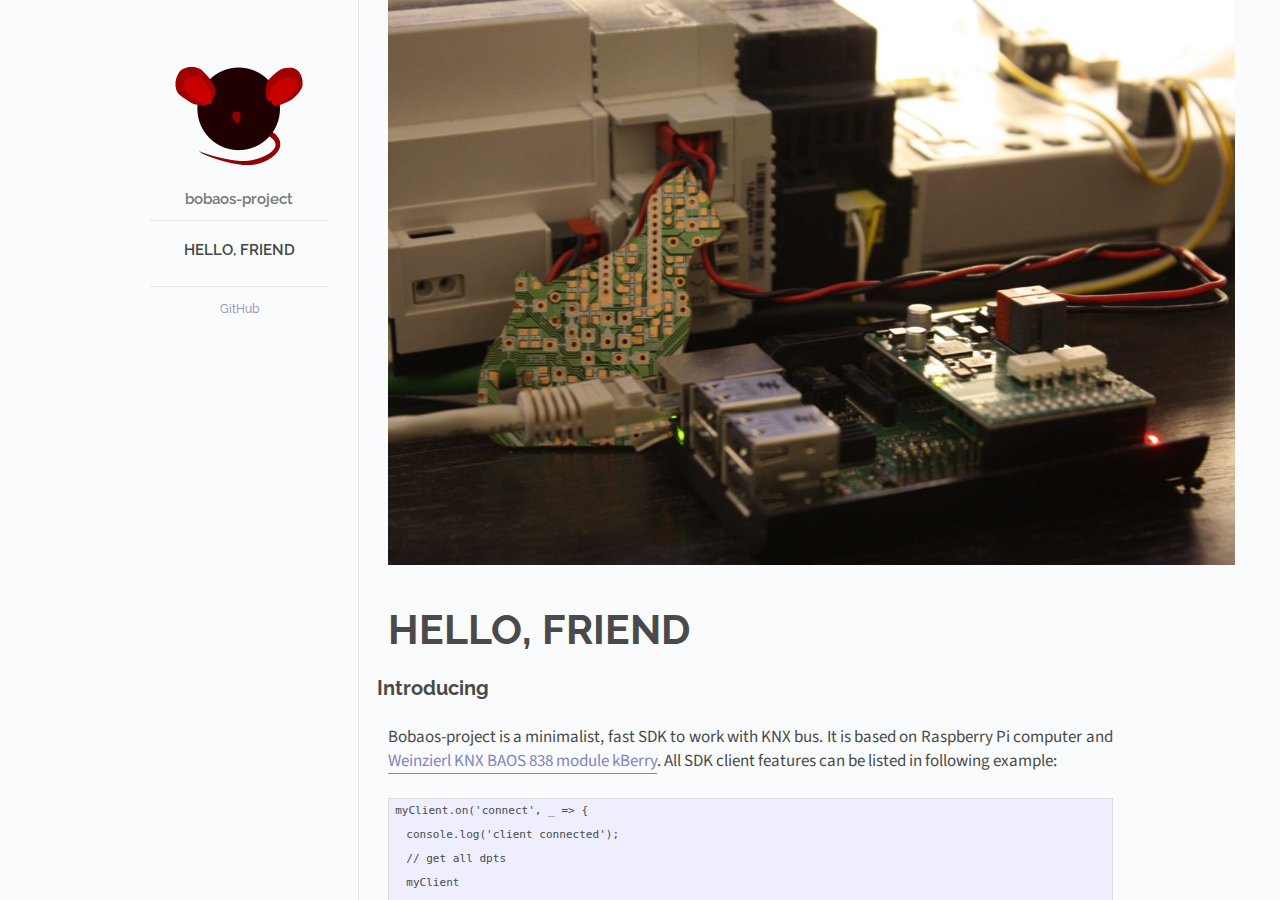
==== index.html @ d5d0d3f8 "First post" ====
<!DOCTYPE html>
<html>
  <head>
      <meta charset="utf-8">
      <meta http-equiv="X-UA-Compatible" content="IE=edge,chrome=1">
      <title>Flex - Bobaos</title>
      <meta name="viewport" content="width=device-width">

      <!-- syntax highlighting CSS -->
      <link rel="stylesheet" href="/css/syntax.css">

      <!-- Custom CSS -->
      <link rel="stylesheet" href="/css/main.css">

      <!-- Responsive CSS -->
      <link rel="stylesheet" href="/css/responsive.css">

      <!-- Google Fonts -->
      <link href='http://fonts.googleapis.com/css?family=Source+Sans+Pro:300,400,700' rel='stylesheet' type='text/css'>
      <link href='http://fonts.googleapis.com/css?family=Raleway:300,400,700' rel='stylesheet' type='text/css'>
  </head>
  <body>
    <div class="site">
      <div class="sidebar" id="sidebar">
        <div class="header">
          <h1 class="title"><a href="/"><img id="logo" src="/images/logo.png"></a></h1>
          <span class="tagline">bobaos-project</span>
        </div>
        <div class="posts">
          <ul class="posts-list">
            
              <li class="post-link">
                <a class="post-title" href="/posts/2018/01/02/example-post.html">
<!--                  <span class="post-date">02 Jan 2018</span> -->
                  Hello, friend
                </a>
              </li>
            
          </ul>
        </div>
        <div class="footer">
          <span id="footer-links">
            <a href="https://github.com/bobaos" class="footer-link">GitHub</a>
          </span>
        </div>
      </div>

        

<div class="content" id="home">
  <div id="sidebar-button">
    <img src="/images/sidebar-button.png">
  </div>
  <div id="post-info">
    <div id="cover-photo-container">
      <img id="cover-photo" src="/images/0x00_cover.jpeg">
    </div>
    <div id="info-container">
      <h1 id="title">Hello, friend</h1>
    </div>
  </div>

  <div class="post">
    <h2>Introducing</h2>

<p>Bobaos-project is a minimalist, fast SDK to work with KNX bus. It is based on Raspberry Pi computer and <a href="https://weinzierl.de/index.php/en/all-knx/knx-module-en/knx-baos-module-838-en">Weinzierl KNX BAOS 838 module kBerry</a>. All SDK client features can be listed in following example:</p>
<figure class="highlight"><pre><code class="language-js" data-lang="js">myClient.on(&#39;connect&#39;, _ =&gt; {
  console.log(&#39;client connected&#39;);
  // get all dpts
  myClient
    .getDatapoints()
    .then(payload =&gt; {
      console.log(&#39;All configured datapoints:&#39;);
      payload.forEach(t =&gt; {
        let f = t.flags;
        let output = `#${t.id} [${t.dpt}], priority: ${f.priority}, flags:`;
        output += `${f.communication ? &#39;C&#39; : &#39;_&#39;}${f.read ? &#39;R&#39; : &#39;_&#39;}`;
        output += `${f.write ? &#39;W&#39; : &#39;_&#39;}${f.transmit ? &#39;T&#39; : &#39;_&#39;}`;
        console.log(output);
        // send readRequests. should have update flag configured
        if (f.update) {
          myClient
            .readValue(t.id)
            .catch(console.log);
        }
      });
    });

  // invert datapoint value every ~second
  let sw = _ =&gt; {
    myClient
      .getValue(9)
      .then(payload =&gt; {
        myClient
          .setValue(payload.id, !payload.value)
          .then(_ =&gt; {
            console.log(`switching datapoint ${payload.id} to ${!payload.value} successful`);
            setTimeout(sw, 1000);
          })
          .catch(console.log);
      })
      .catch(console.log);
  };
  sw();
});
</code></pre></figure>
<p>In few words, you will be able to work with communication objects: datapoints.</p>

<h1>Installing</h1>

<ol>
<li>Install latest Raspbian image on sd card.</li>
<li>Setup Raspberry Pi UART: <a href="https://github.com/weinzierl-engineering/baos/blob/master/docs/Raspbian.adoc#kberry">doc</a>.</li>
<li>Connect the Weinzierl kBerry BAOS Module with the Raspberry PI.</li>
<li>Install <code>nodejs &gt;= 8, npm, node-gyp, build-essential, git</code>.</li>
<li>Install <code>bdsd.sock, bdsd-cli</code>:</li>
</ol>
<figure class="highlight"><pre><code class="language-text" data-lang="text">sudo npm install -g bdsd.sock --unsafe-perm
sudo npm install -g bdsd-cli --unsafe-perm
</code></pre></figure>
<ol>
<li>Run and test it:</li>
</ol>
<figure class="highlight"><pre><code class="language-text" data-lang="text">bdsd.sock
...
IPC: Listening at  /run/user/1000/bdsd.sock
BAOS: connected to baos
</code></pre></figure>
<p>In other ssh session test it:</p>
<figure class="highlight"><pre><code class="language-text" data-lang="text">bdsd-cli
connected
bobaos&gt; getDatapoints
[{id: 1, dpt: ...}]
</code></pre></figure>
<ol>
<li>Configure your device in ETS as KNX BAOS 830 application. Download application.</li>
</ol>

<p>To download physical address you have to press programming button. Instead, you may use bdsd-cli:</p>
<figure class="highlight"><pre><code class="language-text" data-lang="text">bdsd-cli
connected
bobaos&gt; setProgramminMode -v 1
Set programming mode: success
</code></pre></figure>
<ol>
<li>...</li>
<li>PROFIT</li>
</ol>

  </div>
  <div class="colophon">
    <p>
      <span id="pub-date">Published on 02 Jan 2018</span> <span class="separator">&bull;</span>
    </p>
  </div>
</div>



    </div>
    <script src="/scripts/responsive.js" type="text/javascript"></script>
  </body>
</html>
---- css/syntax.css ----
.highlight  { background: #ffffff; }
.highlight .c { color: #999988; font-style: italic } /* Comment */
.highlight .err { color: #a61717; background-color: #e3d2d2 } /* Error */
.highlight .k { font-weight: bold } /* Keyword */
.highlight .o { font-weight: bold } /* Operator */
.highlight .cm { color: #999988; font-style: italic } /* Comment.Multiline */
.highlight .cp { color: #999999; font-weight: bold } /* Comment.Preproc */
.highlight .c1 { color: #999988; font-style: italic } /* Comment.Single */
.highlight .cs { color: #999999; font-weight: bold; font-style: italic } /* Comment.Special */
.highlight .gd { color: #000000; background-color: #ffdddd } /* Generic.Deleted */
.highlight .gd .x { color: #000000; background-color: #ffaaaa } /* Generic.Deleted.Specific */
.highlight .ge { font-style: italic } /* Generic.Emph */
.highlight .gr { color: #aa0000 } /* Generic.Error */
.highlight .gh { color: #999999 } /* Generic.Heading */
.highlight .gi { color: #000000; background-color: #ddffdd } /* Generic.Inserted */
.highlight .gi .x { color: #000000; background-color: #aaffaa } /* Generic.Inserted.Specific */
.highlight .go { color: #888888 } /* Generic.Output */
.highlight .gp { color: #555555 } /* Generic.Prompt */
.highlight .gs { font-weight: bold } /* Generic.Strong */
.highlight .gu { color: #aaaaaa } /* Generic.Subheading */
.highlight .gt { color: #aa0000 } /* Generic.Traceback */
.highlight .kc { font-weight: bold } /* Keyword.Constant */
.highlight .kd { font-weight: bold } /* Keyword.Declaration */
.highlight .kp { font-weight: bold } /* Keyword.Pseudo */
.highlight .kr { font-weight: bold } /* Keyword.Reserved */
.highlight .kt { color: #445588; font-weight: bold } /* Keyword.Type */
.highlight .m { color: #009999 } /* Literal.Number */
.highlight .s { color: #d14 } /* Literal.String */
.highlight .na { color: #008080 } /* Name.Attribute */
.highlight .nb { color: #0086B3 } /* Name.Builtin */
.highlight .nc { color: #445588; font-weight: bold } /* Name.Class */
.highlight .no { color: #008080 } /* Name.Constant */
.highlight .ni { color: #800080 } /* Name.Entity */
.highlight .ne { color: #990000; font-weight: bold } /* Name.Exception */
.highlight .nf { color: #990000; font-weight: bold } /* Name.Function */
.highlight .nn { color: #555555 } /* Name.Namespace */
.highlight .nt { color: #000080 } /* Name.Tag */
.highlight .nv { color: #008080 } /* Name.Variable */
.highlight .ow { font-weight: bold } /* Operator.Word */
.highlight .w { color: #bbbbbb } /* Text.Whitespace */
.highlight .mf { color: #009999 } /* Literal.Number.Float */
.highlight .mh { color: #009999 } /* Literal.Number.Hex */
.highlight .mi { color: #009999 } /* Literal.Number.Integer */
.highlight .mo { color: #009999 } /* Literal.Number.Oct */
.highlight .sb { color: #d14 } /* Literal.String.Backtick */
.highlight .sc { color: #d14 } /* Literal.String.Char */
.highlight .sd { color: #d14 } /* Literal.String.Doc */
.highlight .s2 { color: #d14 } /* Literal.String.Double */
.highlight .se { color: #d14 } /* Literal.String.Escape */
.highlight .sh { color: #d14 } /* Literal.String.Heredoc */
.highlight .si { color: #d14 } /* Literal.String.Interpol */
.highlight .sx { color: #d14 } /* Literal.String.Other */
.highlight .sr { color: #009926 } /* Literal.String.Regex */
.highlight .s1 { color: #d14 } /* Literal.String.Single */
.highlight .ss { color: #990073 } /* Literal.String.Symbol */
.highlight .bp { color: #999999 } /* Name.Builtin.Pseudo */
.highlight .vc { color: #008080 } /* Name.Variable.Class */
.highlight .vg { color: #008080 } /* Name.Variable.Global */
.highlight .vi { color: #008080 } /* Name.Variable.Instance */
.highlight .il { color: #009999 } /* Literal.Number.Integer.Long */
---- css/main.css ----
/*****************************************************************************/
/*
/* Common
/*
/*****************************************************************************/

* {
  margin: 0;
  padding: 0;
}

html, body {
  height: 100%;
  width: 100%;
  -webkit-font-smoothing: antialiased;
}

body {
  color: #4a4a4a;
  background-color: #fafbfc;
  font-family: 'Raleway', Arial, sans-serif;
  font-weight: 400;
  font-size: 0.85em;
  overflow: hidden;
}

a {
  color: #8085C1;
  text-decoration: none;
  border: none;
}

a img {
  outline: none;
}

a:hover {
  color: #555;
  border: none;
}

.separator {
  color: #555;
}

/*****************************************************************************/
/*
/* Home
/*
/*****************************************************************************/
#logo {
  max-width: 128px;
}

.posts a {
  color: #444;
}

.posts a:hover {
  color: #777;
}

.posts-list {
  list-style-type: none;
}

.posts-list li {
  text-align: center;
  line-height: 1.75em;
}

/*****************************************************************************/
/*
/* Site
/*
/*****************************************************************************/

.site {
  height: 100%;
  width: 100%;
  line-height: 1.25em;
}

.title {
  display: inline-block;
  text-align: center;
  line-height: 25px;
}

.tagline {
  width: 100%;
  color: #787878;
  font-weight: 600;
  text-align: center;
  margin-top: 0.5em;
  display: block;
}

.posts {
  border-top: 1px solid #e7e7e7;
  margin-top: 1em;
  padding-top: 1.5em;
  padding-bottom: 1.25em;
}

.footer {
  font-size: 0.95em;
  border-top: 1px solid #e7e7e7;
  padding-top: 1.25em;
  padding-bottom: 1.5em;
  overflow: hidden;
  float: center;
  text-align: center;
}

/*****************************************************************************/
/*
/* Posts
/*
/*****************************************************************************/

#date {
  font-size: 16px;
  padding-top: 0.25em;
  margin-bottom: 2em;
  text-transform: uppercase;
  font-weight: 600;
  color: #787878;
}

#cover-photo-container,
#info-container {
  display: block;
}

#info-container {
  margin-top: 3em;
}

#title {
  color: #4a4a4a;
  margin-bottom: 0.35em;
  font-size: 3em;
  line-height: 40px;
  text-transform: uppercase;
}

.post {
  line-height: 24px;
  max-width: 725px;
  clear: both;
}

.post h2 {
  margin-top: 1.25em;
  margin-left: -0.5em;
  margin-bottom: 1.25em;
}

.post a,
#about a {
  border-bottom: 1px solid #8085C1;
}

.post a:hover {
  border: none;
}

/* standard */
.post pre {
  border: 1px solid #ddd;
  background-color: #eef;
  padding: 0 .4em;
}

.post p {
  font-family: 'Source Sans Pro', Arial, sans-serif;
  font-size: 17px;
  margin-bottom: 1.45em;
  text-align: justify;
}

.post ul, .post ol {
  margin-left: 2.35em;
  margin-bottom: 1.25em;
}

.post code {
  border: 1px solid #ddd;
  background-color: #eef;
  padding: 0 .2em;
}

.post pre code {
  border: none;
}

/* terminal */
.post pre.terminal {
  border: 1px solid #000;
  background-color: #333;
  color: #FFF;
}

.post pre.terminal code {
  background-color: #333;
}

/*****************************************************************************/
/*
/* Sidebar and Content
/*
/*****************************************************************************/

.sidebar,
.content {
  vertical-align: top;
  height: 100%;
  -webkit-overflow-scrolling: touch;
  overflow-y: auto;
  overflow-x: hidden;
}

.sidebar {
  float: left;
  width: 14%;
  padding-left: 11em;
  padding-right: 2.125em;
  border-right: 1px solid #e7e7e7;
}

.content {
  padding-left: 2.125em;
}

.header {
  text-align: center;
  padding-top: 2.5em;
  font-size: 1.1em;
}

.post-link {
  margin-bottom: 0.75em;
}

.post-title {
  font-weight: 600;
  font-size: 1.25em;
  text-transform: uppercase;
}

.post-date {
  color: #8a8a8a;
  font-family: Monaco, "Courier New", monospace;
  font-weight: 600;
  font-size: 0.65em;
  display: block;
  text-transform: uppercase;
}

#sidebar-button {
  height: intrinsic;
  cursor: pointer;
  display: none;
  padding: 15px 5px 0px 0px;
  margin-bottom: 10px;
  border-bottom: 1px solid #e7e7e7;
}

#sidebar-button:active,
#sidebar-button:hover {
  opacity: 0.7;
}

/*****************************************************************************/
/*
/* Colophon
/*
/*****************************************************************************/

.colophon {
  margin-top: 1.5em;
  margin-bottom: 1.45em;
  border-top: 1px dotted #e7e7e7;
}

.colophon p {
  margin-top: 1.25em;
  font-size: 0.95em;
  color: #777;
}
---- css/responsive.css ----
@media (max-width:1309px) {
  #cover-photo {
    max-width: 95%;
  }

  .header {
    padding-top: 3.45em;
  }

  .posts {
    font-size: 0.9em;
  }

  .footer {
    font-size: 0.85em;
  }
}

@media (max-width:1090px) {
  #logo {
    max-width: 100px;
  }

  #title {
    font-size: 2.75em;
    line-height: 35px;
  }

  .header {
    padding-top: 3.85em;
  }

  .posts {
    font-size: 0.85em;
  }

  .sidebar {
    padding-left: 4em;
  }

  .content {
    padding-right: 3em;
  }

  .footer {
    font-size: 0.85em;
  }
}

/**
 * iPhone width
 **/
@media (max-width:640px) {
  #logo {
    max-width: 75px;
  }

  #cover-photo-container {
    text-align: center;
  }

  #title {
    font-size: 2.5em;
  }

  .sidebar {
    transition: 1s;
    margin-left: -100%;
    z-index: 3;
    width: 35%;
    padding-left: 1.75em;
  }

  .content {
    z-index: 1;
    padding-right: 2em;
  }

  #sidebar-button {
    display: block;
    z-index: 2;
  }
}

/*****************************************************************************/
/*
/* Sidebar responsive animations
/*
/*****************************************************************************/

.slideIn {
  margin-left: 0%;
}
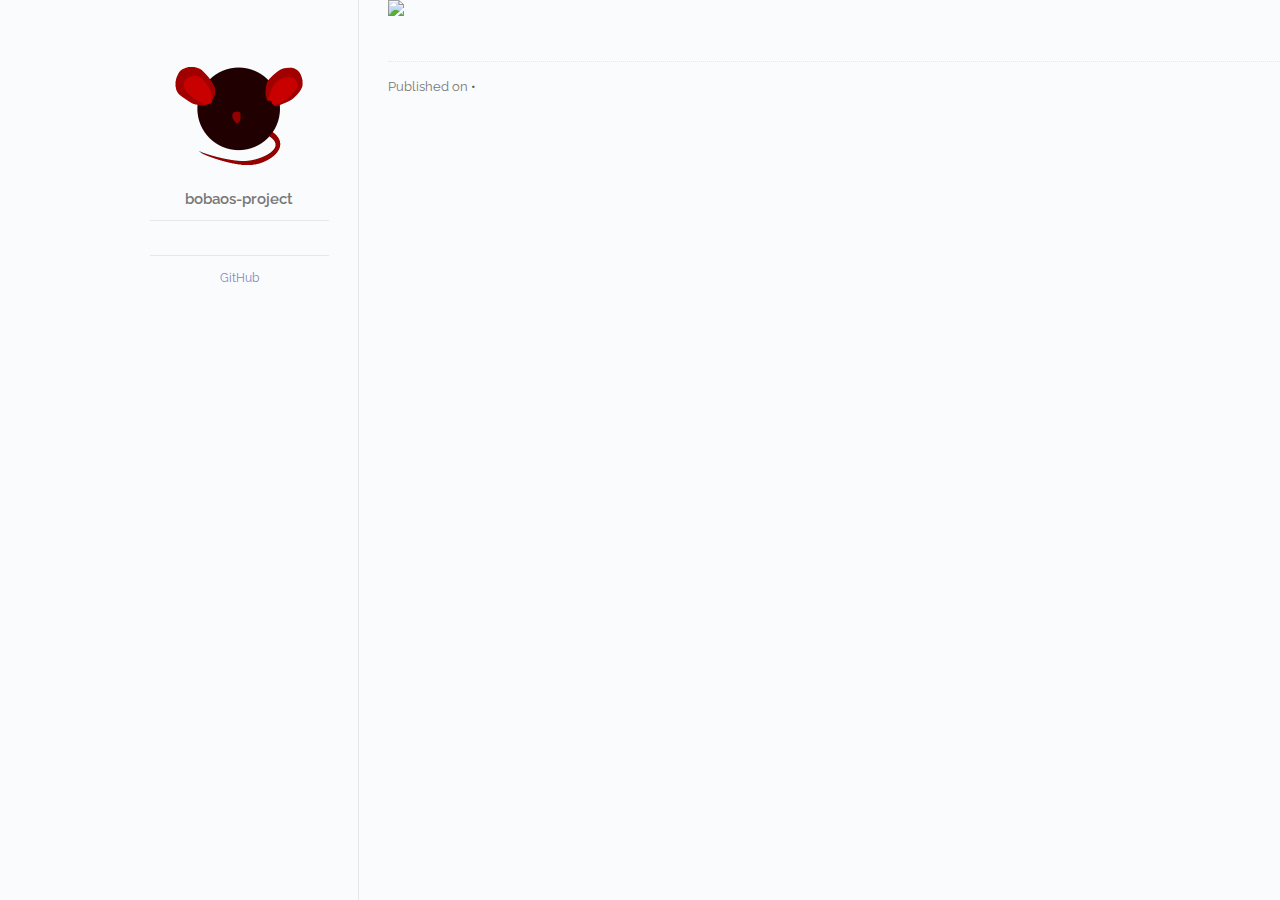
==== commit 996903f5: "Remove logo" ====
--- a/index.html
+++ b/index.html
@@ -29,13 +29,6 @@
         <div class="posts">
           <ul class="posts-list">
             
-              <li class="post-link">
-                <a class="post-title" href="/posts/2018/01/02/example-post.html">
-<!--                  <span class="post-date">02 Jan 2018</span> -->
-                  Hello, friend
-                </a>
-              </li>
-            
           </ul>
         </div>
         <div class="footer">
@@ -53,104 +46,19 @@
   </div>
   <div id="post-info">
     <div id="cover-photo-container">
-      <img id="cover-photo" src="/images/0x00_cover.jpeg">
+      <img id="cover-photo" src="/images/">
     </div>
     <div id="info-container">
-      <h1 id="title">Hello, friend</h1>
+      <h1 id="title"></h1>
     </div>
   </div>
 
   <div class="post">
-    <h2>Introducing</h2>
-
-<p>Bobaos-project is a minimalist, fast SDK to work with KNX bus. It is based on Raspberry Pi computer and <a href="https://weinzierl.de/index.php/en/all-knx/knx-module-en/knx-baos-module-838-en">Weinzierl KNX BAOS 838 module kBerry</a>. All SDK client features can be listed in following example:</p>
-<figure class="highlight"><pre><code class="language-js" data-lang="js">myClient.on(&#39;connect&#39;, _ =&gt; {
-  console.log(&#39;client connected&#39;);
-  // get all dpts
-  myClient
-    .getDatapoints()
-    .then(payload =&gt; {
-      console.log(&#39;All configured datapoints:&#39;);
-      payload.forEach(t =&gt; {
-        let f = t.flags;
-        let output = `#${t.id} [${t.dpt}], priority: ${f.priority}, flags:`;
-        output += `${f.communication ? &#39;C&#39; : &#39;_&#39;}${f.read ? &#39;R&#39; : &#39;_&#39;}`;
-        output += `${f.write ? &#39;W&#39; : &#39;_&#39;}${f.transmit ? &#39;T&#39; : &#39;_&#39;}`;
-        console.log(output);
-        // send readRequests. should have update flag configured
-        if (f.update) {
-          myClient
-            .readValue(t.id)
-            .catch(console.log);
-        }
-      });
-    });
-
-  // invert datapoint value every ~second
-  let sw = _ =&gt; {
-    myClient
-      .getValue(9)
-      .then(payload =&gt; {
-        myClient
-          .setValue(payload.id, !payload.value)
-          .then(_ =&gt; {
-            console.log(`switching datapoint ${payload.id} to ${!payload.value} successful`);
-            setTimeout(sw, 1000);
-          })
-          .catch(console.log);
-      })
-      .catch(console.log);
-  };
-  sw();
-});
-</code></pre></figure>
-<p>In few words, you will be able to work with communication objects: datapoints.</p>
-
-<h1>Installing</h1>
-
-<ol>
-<li>Install latest Raspbian image on sd card.</li>
-<li>Setup Raspberry Pi UART: <a href="https://github.com/weinzierl-engineering/baos/blob/master/docs/Raspbian.adoc#kberry">doc</a>.</li>
-<li>Connect the Weinzierl kBerry BAOS Module with the Raspberry PI.</li>
-<li>Install <code>nodejs &gt;= 8, npm, node-gyp, build-essential, git</code>.</li>
-<li>Install <code>bdsd.sock, bdsd-cli</code>:</li>
-</ol>
-<figure class="highlight"><pre><code class="language-text" data-lang="text">sudo npm install -g bdsd.sock --unsafe-perm
-sudo npm install -g bdsd-cli --unsafe-perm
-</code></pre></figure>
-<ol>
-<li>Run and test it:</li>
-</ol>
-<figure class="highlight"><pre><code class="language-text" data-lang="text">bdsd.sock
-...
-IPC: Listening at  /run/user/1000/bdsd.sock
-BAOS: connected to baos
-</code></pre></figure>
-<p>In other ssh session test it:</p>
-<figure class="highlight"><pre><code class="language-text" data-lang="text">bdsd-cli
-connected
-bobaos&gt; getDatapoints
-[{id: 1, dpt: ...}]
-</code></pre></figure>
-<ol>
-<li>Configure your device in ETS as KNX BAOS 830 application. Download application.</li>
-</ol>
-
-<p>To download physical address you have to press programming button. Instead, you may use bdsd-cli:</p>
-<figure class="highlight"><pre><code class="language-text" data-lang="text">bdsd-cli
-connected
-bobaos&gt; setProgramminMode -v 1
-Set programming mode: success
-</code></pre></figure>
-<ol>
-<li>...</li>
-<li>PROFIT</li>
-</ol>
-
+    
   </div>
   <div class="colophon">
     <p>
-      <span id="pub-date">Published on 02 Jan 2018</span> <span class="separator">&bull;</span>
+      <span id="pub-date">Published on </span> <span class="separator">&bull;</span>
     </p>
   </div>
 </div>
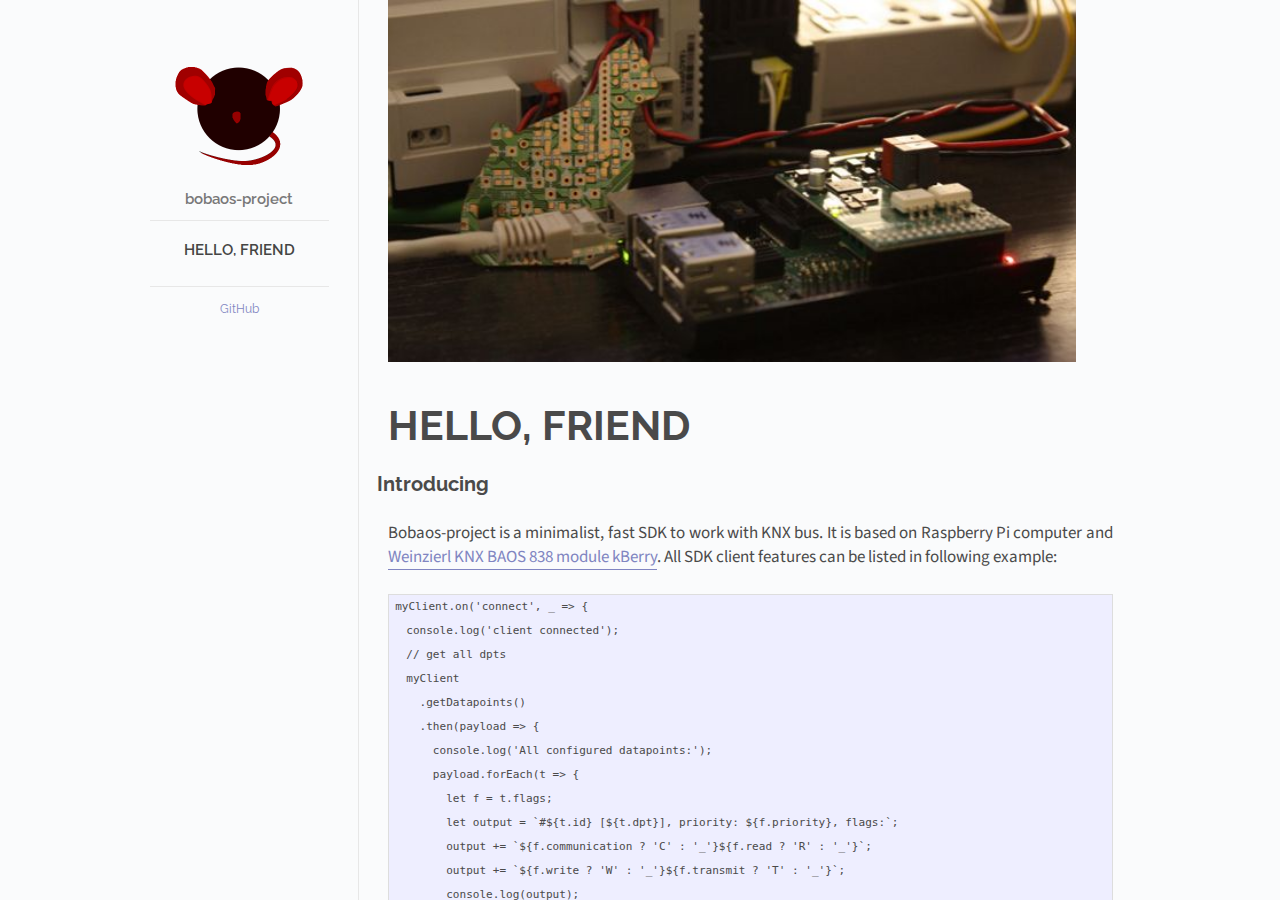
==== commit 5d5027ed: "good" ====
--- a/index.html
+++ b/index.html
@@ -29,6 +29,13 @@
         <div class="posts">
           <ul class="posts-list">
             
+              <li class="post-link">
+                <a class="post-title" href="/posts/2018/05/09/0x00_intro.html">
+<!--                  <span class="post-date">09 May 2018</span> -->
+                  Hello, friend
+                </a>
+              </li>
+            
           </ul>
         </div>
         <div class="footer">
@@ -46,19 +53,98 @@
   </div>
   <div id="post-info">
     <div id="cover-photo-container">
-      <img id="cover-photo" src="/images/">
+      <img id="cover-photo" src="/images/0x00_cover.jpeg" width="100%" height="auto">
     </div>
     <div id="info-container">
-      <h1 id="title"></h1>
+      <h1 id="title">Hello, friend</h1>
     </div>
   </div>
 
   <div class="post">
-    
+    <h2>Introducing</h2>
+
+<p>Bobaos-project is a minimalist, fast SDK to work with KNX bus. It is based on Raspberry Pi computer and <a href="https://weinzierl.de/index.php/en/all-knx/knx-module-en/knx-baos-module-838-en">Weinzierl KNX BAOS 838 module kBerry</a>. All SDK client features can be listed in following example:</p>
+<figure class="highlight"><pre><code class="language-js" data-lang="js">myClient.on(&#39;connect&#39;, _ =&gt; {
+  console.log(&#39;client connected&#39;);
+  // get all dpts
+  myClient
+    .getDatapoints()
+    .then(payload =&gt; {
+      console.log(&#39;All configured datapoints:&#39;);
+      payload.forEach(t =&gt; {
+        let f = t.flags;
+        let output = `#${t.id} [${t.dpt}], priority: ${f.priority}, flags:`;
+        output += `${f.communication ? &#39;C&#39; : &#39;_&#39;}${f.read ? &#39;R&#39; : &#39;_&#39;}`;
+        output += `${f.write ? &#39;W&#39; : &#39;_&#39;}${f.transmit ? &#39;T&#39; : &#39;_&#39;}`;
+        console.log(output);
+        // send readRequests. should have update flag configured
+        if (f.update) {
+          myClient
+            .readValue(t.id)
+            .catch(console.log);
+        }
+      });
+    });
+
+  // invert datapoint value every ~second
+  let sw = _ =&gt; {
+    myClient
+      .getValue(9)
+      .then(payload =&gt; {
+        myClient
+          .setValue(payload.id, !payload.value)
+          .then(_ =&gt; {
+            console.log(`switching datapoint ${payload.id} to ${!payload.value} successful`);
+            setTimeout(sw, 1000);
+          })
+          .catch(console.log);
+      })
+      .catch(console.log);
+  };
+  sw();
+});
+</code></pre></figure>
+<p>In a few words, you will be able to work with communication objects: datapoints.</p>
+
+<h1>Installing</h1>
+
+<ol>
+<li><p>Install latest Raspbian image on sd card.</p></li>
+<li><p>Setup Raspberry Pi UART: <a href="https://github.com/weinzierl-engineering/baos/blob/master/docs/Raspbian.adoc#kberry">doc</a>.</p></li>
+<li><p>Connect the Weinzierl kBerry BAOS Module with the Raspberry PI.</p></li>
+<li><p>Install <code>nodejs &gt;= 8, npm, node-gyp, build-essential, git</code>.</p></li>
+<li><p>Install <code>bdsd.sock, bdsd-cli</code>:</p>
+<figure class="highlight"><pre><code class="language-text" data-lang="text">sudo npm install -g bdsd.sock --unsafe-perm
+sudo npm install -g bdsd-cli --unsafe-perm
+</code></pre></figure></li>
+<li><p>Run and test it:</p>
+<figure class="highlight"><pre><code class="language-text" data-lang="text">bdsd.sock
+...
+IPC: Listening at  /run/user/1000/bdsd.sock
+BAOS: connected to baos
+</code></pre></figure>
+<p>In other ssh session test it:</p>
+<figure class="highlight"><pre><code class="language-text" data-lang="text">bdsd-cli
+connected
+bobaos&gt; getDatapoints
+[{id: 1, dpt: ...}]
+</code></pre></figure></li>
+<li><p>Configure your device in ETS as KNX BAOS 830 application. Download application.</p>
+
+<p>To download physical address you have to press programming button. Instead, you may use bdsd-cli:</p>
+<figure class="highlight"><pre><code class="language-text" data-lang="text">bdsd-cli
+connected
+bobaos&gt; setProgramminMode -v 1
+Set programming mode: success
+</code></pre></figure></li>
+<li><p>...</p></li>
+<li><p>PROFIT</p></li>
+</ol>
+
   </div>
   <div class="colophon">
     <p>
-      <span id="pub-date">Published on </span> <span class="separator">&bull;</span>
+      <span id="pub-date">Published on 09 May 2018</span> <span class="separator">&bull;</span>
     </p>
   </div>
 </div>
--- a/css/main.css
+++ b/css/main.css
@@ -128,7 +128,10 @@
   color: #787878;
 }
 
-#cover-photo-container,
+#cover-photo-container {
+  max-width: 725px;
+}
+
 #info-container {
   display: block;
 }
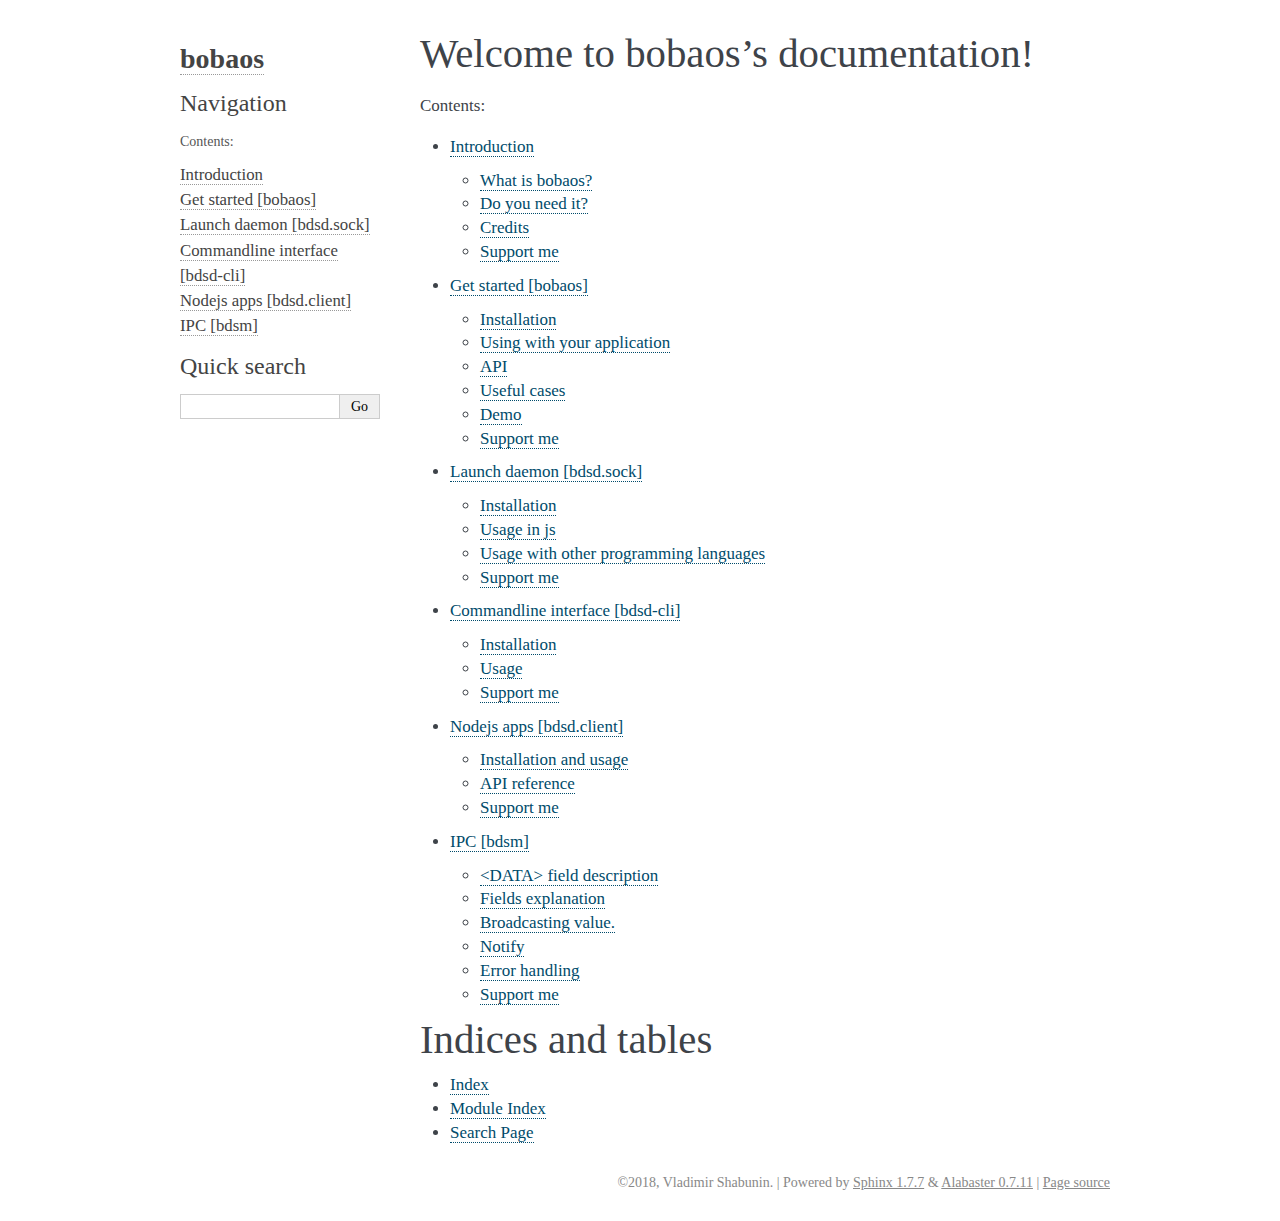
==== commit aafa8a9a: "update" ====
--- a/index.html
+++ b/index.html
@@ -1,157 +1,163 @@
-<!DOCTYPE html>
-<html>
+
+<!DOCTYPE html PUBLIC "-//W3C//DTD XHTML 1.0 Transitional//EN"
+  "http://www.w3.org/TR/xhtml1/DTD/xhtml1-transitional.dtd">
+
+<html xmlns="http://www.w3.org/1999/xhtml">
   <head>
-      <meta charset="utf-8">
-      <meta http-equiv="X-UA-Compatible" content="IE=edge,chrome=1">
-      <title>Flex - Bobaos</title>
-      <meta name="viewport" content="width=device-width">
+    <meta http-equiv="X-UA-Compatible" content="IE=Edge" />
+    <meta http-equiv="Content-Type" content="text/html; charset=utf-8" />
+    <title>Welcome to bobaos’s documentation! &#8212; bobaos  documentation</title>
+    <link rel="stylesheet" href="_static/alabaster.css" type="text/css" />
+    <link rel="stylesheet" href="_static/pygments.css" type="text/css" />
+    <script type="text/javascript" id="documentation_options" data-url_root="./" src="_static/documentation_options.js"></script>
+    <script type="text/javascript" src="_static/jquery.js"></script>
+    <script type="text/javascript" src="_static/underscore.js"></script>
+    <script type="text/javascript" src="_static/doctools.js"></script>
+    <link rel="index" title="Index" href="genindex.html" />
+    <link rel="search" title="Search" href="search.html" />
+    <link rel="next" title="Introduction" href="intro.html" />
+   
+  <link rel="stylesheet" href="_static/custom.css" type="text/css" />
+  
+  
+  <meta name="viewport" content="width=device-width, initial-scale=0.9, maximum-scale=0.9" />
 
-      <!-- syntax highlighting CSS -->
-      <link rel="stylesheet" href="/css/syntax.css">
+  </head><body>
+  
 
-      <!-- Custom CSS -->
-      <link rel="stylesheet" href="/css/main.css">
+    <div class="document">
+      <div class="documentwrapper">
+        <div class="bodywrapper">
+          
 
-      <!-- Responsive CSS -->
-      <link rel="stylesheet" href="/css/responsive.css">
-
-      <!-- Google Fonts -->
-      <link href='http://fonts.googleapis.com/css?family=Source+Sans+Pro:300,400,700' rel='stylesheet' type='text/css'>
-      <link href='http://fonts.googleapis.com/css?family=Raleway:300,400,700' rel='stylesheet' type='text/css'>
-  </head>
-  <body>
-    <div class="site">
-      <div class="sidebar" id="sidebar">
-        <div class="header">
-          <h1 class="title"><a href="/"><img id="logo" src="/images/logo.png"></a></h1>
-          <span class="tagline">bobaos-project</span>
-        </div>
-        <div class="posts">
-          <ul class="posts-list">
+          <div class="body" role="main">
             
-              <li class="post-link">
-                <a class="post-title" href="/posts/2018/05/09/0x00_intro.html">
-<!--                  <span class="post-date">09 May 2018</span> -->
-                  Hello, friend
-                </a>
-              </li>
-            
-          </ul>
-        </div>
-        <div class="footer">
-          <span id="footer-links">
-            <a href="https://github.com/bobaos" class="footer-link">GitHub</a>
-          </span>
-        </div>
-      </div>
-
-        
-
-<div class="content" id="home">
-  <div id="sidebar-button">
-    <img src="/images/sidebar-button.png">
-  </div>
-  <div id="post-info">
-    <div id="cover-photo-container">
-      <img id="cover-photo" src="/images/0x00_cover.jpeg" width="100%" height="auto">
-    </div>
-    <div id="info-container">
-      <h1 id="title">Hello, friend</h1>
-    </div>
-  </div>
-
-  <div class="post">
-    <h2>Introducing</h2>
-
-<p>Bobaos-project is a minimalist, fast SDK to work with KNX bus. It is based on Raspberry Pi computer and <a href="https://weinzierl.de/index.php/en/all-knx/knx-module-en/knx-baos-module-838-en">Weinzierl KNX BAOS 838 module kBerry</a>. All SDK client features can be listed in following example:</p>
-<figure class="highlight"><pre><code class="language-js" data-lang="js">myClient.on(&#39;connect&#39;, _ =&gt; {
-  console.log(&#39;client connected&#39;);
-  // get all dpts
-  myClient
-    .getDatapoints()
-    .then(payload =&gt; {
-      console.log(&#39;All configured datapoints:&#39;);
-      payload.forEach(t =&gt; {
-        let f = t.flags;
-        let output = `#${t.id} [${t.dpt}], priority: ${f.priority}, flags:`;
-        output += `${f.communication ? &#39;C&#39; : &#39;_&#39;}${f.read ? &#39;R&#39; : &#39;_&#39;}`;
-        output += `${f.write ? &#39;W&#39; : &#39;_&#39;}${f.transmit ? &#39;T&#39; : &#39;_&#39;}`;
-        console.log(output);
-        // send readRequests. should have update flag configured
-        if (f.update) {
-          myClient
-            .readValue(t.id)
-            .catch(console.log);
-        }
-      });
-    });
-
-  // invert datapoint value every ~second
-  let sw = _ =&gt; {
-    myClient
-      .getValue(9)
-      .then(payload =&gt; {
-        myClient
-          .setValue(payload.id, !payload.value)
-          .then(_ =&gt; {
-            console.log(`switching datapoint ${payload.id} to ${!payload.value} successful`);
-            setTimeout(sw, 1000);
-          })
-          .catch(console.log);
-      })
-      .catch(console.log);
-  };
-  sw();
-});
-</code></pre></figure>
-<p>In a few words, you will be able to work with communication objects: datapoints.</p>
-
-<h1>Installing</h1>
-
-<ol>
-<li><p>Install latest Raspbian image on sd card.</p></li>
-<li><p>Setup Raspberry Pi UART: <a href="https://github.com/weinzierl-engineering/baos/blob/master/docs/Raspbian.adoc#kberry">doc</a>.</p></li>
-<li><p>Connect the Weinzierl kBerry BAOS Module with the Raspberry PI.</p></li>
-<li><p>Install <code>nodejs &gt;= 8, npm, node-gyp, build-essential, git</code>.</p></li>
-<li><p>Install <code>bdsd.sock, bdsd-cli</code>:</p>
-<figure class="highlight"><pre><code class="language-text" data-lang="text">sudo npm install -g bdsd.sock --unsafe-perm
-sudo npm install -g bdsd-cli --unsafe-perm
-</code></pre></figure></li>
-<li><p>Run and test it:</p>
-<figure class="highlight"><pre><code class="language-text" data-lang="text">bdsd.sock
-...
-IPC: Listening at  /run/user/1000/bdsd.sock
-BAOS: connected to baos
-</code></pre></figure>
-<p>In other ssh session test it:</p>
-<figure class="highlight"><pre><code class="language-text" data-lang="text">bdsd-cli
-connected
-bobaos&gt; getDatapoints
-[{id: 1, dpt: ...}]
-</code></pre></figure></li>
-<li><p>Configure your device in ETS as KNX BAOS 830 application. Download application.</p>
-
-<p>To download physical address you have to press programming button. Instead, you may use bdsd-cli:</p>
-<figure class="highlight"><pre><code class="language-text" data-lang="text">bdsd-cli
-connected
-bobaos&gt; setProgramminMode -v 1
-Set programming mode: success
-</code></pre></figure></li>
-<li><p>...</p></li>
-<li><p>PROFIT</p></li>
-</ol>
-
-  </div>
-  <div class="colophon">
-    <p>
-      <span id="pub-date">Published on 09 May 2018</span> <span class="separator">&bull;</span>
-    </p>
-  </div>
+  <div class="section" id="welcome-to-bobaos-s-documentation">
+<h1>Welcome to bobaos’s documentation!<a class="headerlink" href="#welcome-to-bobaos-s-documentation" title="Permalink to this headline">¶</a></h1>
+<div class="toctree-wrapper compound">
+<p class="caption"><span class="caption-text">Contents:</span></p>
+<ul>
+<li class="toctree-l1"><a class="reference internal" href="intro.html">Introduction</a><ul>
+<li class="toctree-l2"><a class="reference internal" href="intro.html#what-is-bobaos">What is bobaos?</a></li>
+<li class="toctree-l2"><a class="reference internal" href="intro.html#do-you-need-it">Do you need it?</a></li>
+<li class="toctree-l2"><a class="reference internal" href="intro.html#credits">Credits</a></li>
+<li class="toctree-l2"><a class="reference internal" href="intro.html#support-me">Support me</a></li>
+</ul>
+</li>
+<li class="toctree-l1"><a class="reference internal" href="bobaos.html">Get started [bobaos]</a><ul>
+<li class="toctree-l2"><a class="reference internal" href="bobaos.html#installation">Installation</a></li>
+<li class="toctree-l2"><a class="reference internal" href="bobaos.html#using-with-your-application">Using with your application</a></li>
+<li class="toctree-l2"><a class="reference internal" href="bobaos.html#api">API</a></li>
+<li class="toctree-l2"><a class="reference internal" href="bobaos.html#useful-cases">Useful cases</a></li>
+<li class="toctree-l2"><a class="reference internal" href="bobaos.html#demo">Demo</a></li>
+<li class="toctree-l2"><a class="reference internal" href="bobaos.html#support-me">Support me</a></li>
+</ul>
+</li>
+<li class="toctree-l1"><a class="reference internal" href="bdsd.sock.html">Launch daemon [bdsd.sock]</a><ul>
+<li class="toctree-l2"><a class="reference internal" href="bdsd.sock.html#installation">Installation</a></li>
+<li class="toctree-l2"><a class="reference internal" href="bdsd.sock.html#usage-in-js">Usage in js</a></li>
+<li class="toctree-l2"><a class="reference internal" href="bdsd.sock.html#usage-with-other-programming-languages">Usage with other programming languages</a></li>
+<li class="toctree-l2"><a class="reference internal" href="bdsd.sock.html#support-me">Support me</a></li>
+</ul>
+</li>
+<li class="toctree-l1"><a class="reference internal" href="bdsd-cli.html">Commandline interface [bdsd-cli]</a><ul>
+<li class="toctree-l2"><a class="reference internal" href="bdsd-cli.html#installation">Installation</a></li>
+<li class="toctree-l2"><a class="reference internal" href="bdsd-cli.html#usage">Usage</a></li>
+<li class="toctree-l2"><a class="reference internal" href="bdsd-cli.html#support-me">Support me</a></li>
+</ul>
+</li>
+<li class="toctree-l1"><a class="reference internal" href="bdsd.client.html">Nodejs apps [bdsd.client]</a><ul>
+<li class="toctree-l2"><a class="reference internal" href="bdsd.client.html#installation-and-usage">Installation and usage</a></li>
+<li class="toctree-l2"><a class="reference internal" href="bdsd.client.html#api-reference">API reference</a></li>
+<li class="toctree-l2"><a class="reference internal" href="bdsd.client.html#support-me">Support me</a></li>
+</ul>
+</li>
+<li class="toctree-l1"><a class="reference internal" href="bdsm.html">IPC [bdsm]</a><ul>
+<li class="toctree-l2"><a class="reference internal" href="bdsm.html#data-field-description">&lt;DATA&gt; field description</a></li>
+<li class="toctree-l2"><a class="reference internal" href="bdsm.html#fields-explanation">Fields explanation</a></li>
+<li class="toctree-l2"><a class="reference internal" href="bdsm.html#broadcasting-value">Broadcasting value.</a></li>
+<li class="toctree-l2"><a class="reference internal" href="bdsm.html#notify">Notify</a></li>
+<li class="toctree-l2"><a class="reference internal" href="bdsm.html#error-handling">Error handling</a></li>
+<li class="toctree-l2"><a class="reference internal" href="bdsm.html#support-me">Support me</a></li>
+</ul>
+</li>
+</ul>
+</div>
+</div>
+<div class="section" id="indices-and-tables">
+<h1>Indices and tables<a class="headerlink" href="#indices-and-tables" title="Permalink to this headline">¶</a></h1>
+<ul class="simple">
+<li><a class="reference internal" href="genindex.html"><span class="std std-ref">Index</span></a></li>
+<li><a class="reference internal" href="py-modindex.html"><span class="std std-ref">Module Index</span></a></li>
+<li><a class="reference internal" href="search.html"><span class="std std-ref">Search Page</span></a></li>
+</ul>
 </div>
 
 
+          </div>
+          
+        </div>
+      </div>
+      <div class="sphinxsidebar" role="navigation" aria-label="main navigation">
+        <div class="sphinxsidebarwrapper">
+<h1 class="logo"><a href="#">bobaos</a></h1>
 
+
+
+
+
+
+
+
+<h3>Navigation</h3>
+<p class="caption"><span class="caption-text">Contents:</span></p>
+<ul>
+<li class="toctree-l1"><a class="reference internal" href="intro.html">Introduction</a></li>
+<li class="toctree-l1"><a class="reference internal" href="bobaos.html">Get started [bobaos]</a></li>
+<li class="toctree-l1"><a class="reference internal" href="bdsd.sock.html">Launch daemon [bdsd.sock]</a></li>
+<li class="toctree-l1"><a class="reference internal" href="bdsd-cli.html">Commandline interface [bdsd-cli]</a></li>
+<li class="toctree-l1"><a class="reference internal" href="bdsd.client.html">Nodejs apps [bdsd.client]</a></li>
+<li class="toctree-l1"><a class="reference internal" href="bdsm.html">IPC [bdsm]</a></li>
+</ul>
+
+<div class="relations">
+<h3>Related Topics</h3>
+<ul>
+  <li><a href="#">Documentation overview</a><ul>
+      <li>Next: <a href="intro.html" title="next chapter">Introduction</a></li>
+  </ul></li>
+</ul>
+</div>
+<div id="searchbox" style="display: none" role="search">
+  <h3>Quick search</h3>
+    <div class="searchformwrapper">
+    <form class="search" action="search.html" method="get">
+      <input type="text" name="q" />
+      <input type="submit" value="Go" />
+      <input type="hidden" name="check_keywords" value="yes" />
+      <input type="hidden" name="area" value="default" />
+    </form>
     </div>
-    <script src="/scripts/responsive.js" type="text/javascript"></script>
+</div>
+<script type="text/javascript">$('#searchbox').show(0);</script>
+        </div>
+      </div>
+      <div class="clearer"></div>
+    </div>
+    <div class="footer">
+      &copy;2018, Vladimir Shabunin.
+      
+      |
+      Powered by <a href="http://sphinx-doc.org/">Sphinx 1.7.7</a>
+      &amp; <a href="https://github.com/bitprophet/alabaster">Alabaster 0.7.11</a>
+      
+      |
+      <a href="_sources/index.rst.txt"
+          rel="nofollow">Page source</a>
+    </div>
+
+    
+
+    
   </body>
-</html>
+</html>--- a/_static/alabaster.css
+++ b/_static/alabaster.css
@@ -0,0 +1,688 @@
+@import url("basic.css");
+
+/* -- page layout ----------------------------------------------------------- */
+
+body {
+    font-family: Georgia, serif;
+    font-size: 17px;
+    background-color: #fff;
+    color: #000;
+    margin: 0;
+    padding: 0;
+}
+
+
+div.document {
+    width: 940px;
+    margin: 30px auto 0 auto;
+}
+
+div.documentwrapper {
+    float: left;
+    width: 100%;
+}
+
+div.bodywrapper {
+    margin: 0 0 0 220px;
+}
+
+div.sphinxsidebar {
+    width: 220px;
+    font-size: 14px;
+    line-height: 1.5;
+}
+
+hr {
+    border: 1px solid #B1B4B6;
+}
+
+div.body {
+    background-color: #fff;
+    color: #3E4349;
+    padding: 0 30px 0 30px;
+}
+
+div.body > .section {
+    text-align: left;
+}
+
+div.footer {
+    width: 940px;
+    margin: 20px auto 30px auto;
+    font-size: 14px;
+    color: #888;
+    text-align: right;
+}
+
+div.footer a {
+    color: #888;
+}
+
+p.caption {
+    font-family: inherit;
+    font-size: inherit;
+}
+
+
+div.relations {
+    display: none;
+}
+
+
+div.sphinxsidebar a {
+    color: #444;
+    text-decoration: none;
+    border-bottom: 1px dotted #999;
+}
+
+div.sphinxsidebar a:hover {
+    border-bottom: 1px solid #999;
+}
+
+div.sphinxsidebarwrapper {
+    padding: 18px 10px;
+}
+
+div.sphinxsidebarwrapper p.logo {
+    padding: 0;
+    margin: -10px 0 0 0px;
+    text-align: center;
+}
+
+div.sphinxsidebarwrapper h1.logo {
+    margin-top: -10px;
+    text-align: center;
+    margin-bottom: 5px;
+    text-align: left;
+}
+
+div.sphinxsidebarwrapper h1.logo-name {
+    margin-top: 0px;
+}
+
+div.sphinxsidebarwrapper p.blurb {
+    margin-top: 0;
+    font-style: normal;
+}
+
+div.sphinxsidebar h3,
+div.sphinxsidebar h4 {
+    font-family: Georgia, serif;
+    color: #444;
+    font-size: 24px;
+    font-weight: normal;
+    margin: 0 0 5px 0;
+    padding: 0;
+}
+
+div.sphinxsidebar h4 {
+    font-size: 20px;
+}
+
+div.sphinxsidebar h3 a {
+    color: #444;
+}
+
+div.sphinxsidebar p.logo a,
+div.sphinxsidebar h3 a,
+div.sphinxsidebar p.logo a:hover,
+div.sphinxsidebar h3 a:hover {
+    border: none;
+}
+
+div.sphinxsidebar p {
+    color: #555;
+    margin: 10px 0;
+}
+
+div.sphinxsidebar ul {
+    margin: 10px 0;
+    padding: 0;
+    color: #000;
+}
+
+div.sphinxsidebar ul li.toctree-l1 > a {
+    font-size: 120%;
+}
+
+div.sphinxsidebar ul li.toctree-l2 > a {
+    font-size: 110%;
+}
+
+div.sphinxsidebar input {
+    border: 1px solid #CCC;
+    font-family: Georgia, serif;
+    font-size: 1em;
+}
+
+div.sphinxsidebar hr {
+    border: none;
+    height: 1px;
+    color: #AAA;
+    background: #AAA;
+
+    text-align: left;
+    margin-left: 0;
+    width: 50%;
+}
+
+/* -- body styles ----------------------------------------------------------- */
+
+a {
+    color: #004B6B;
+    text-decoration: underline;
+}
+
+a:hover {
+    color: #6D4100;
+    text-decoration: underline;
+}
+
+div.body h1,
+div.body h2,
+div.body h3,
+div.body h4,
+div.body h5,
+div.body h6 {
+    font-family: Georgia, serif;
+    font-weight: normal;
+    margin: 30px 0px 10px 0px;
+    padding: 0;
+}
+
+div.body h1 { margin-top: 0; padding-top: 0; font-size: 240%; }
+div.body h2 { font-size: 180%; }
+div.body h3 { font-size: 150%; }
+div.body h4 { font-size: 130%; }
+div.body h5 { font-size: 100%; }
+div.body h6 { font-size: 100%; }
+
+a.headerlink {
+    color: #DDD;
+    padding: 0 4px;
+    text-decoration: none;
+}
+
+a.headerlink:hover {
+    color: #444;
+    background: #EAEAEA;
+}
+
+div.body p, div.body dd, div.body li {
+    line-height: 1.4em;
+}
+
+div.admonition {
+    margin: 20px 0px;
+    padding: 10px 30px;
+    background-color: #EEE;
+    border: 1px solid #CCC;
+}
+
+div.admonition tt.xref, div.admonition code.xref, div.admonition a tt {
+    background-color: #FBFBFB;
+    border-bottom: 1px solid #fafafa;
+}
+
+div.admonition p.admonition-title {
+    font-family: Georgia, serif;
+    font-weight: normal;
+    font-size: 24px;
+    margin: 0 0 10px 0;
+    padding: 0;
+    line-height: 1;
+}
+
+div.admonition p.last {
+    margin-bottom: 0;
+}
+
+div.highlight {
+    background-color: #fff;
+}
+
+dt:target, .highlight {
+    background: #FAF3E8;
+}
+
+div.warning {
+    background-color: #FCC;
+    border: 1px solid #FAA;
+}
+
+div.danger {
+    background-color: #FCC;
+    border: 1px solid #FAA;
+    -moz-box-shadow: 2px 2px 4px #D52C2C;
+    -webkit-box-shadow: 2px 2px 4px #D52C2C;
+    box-shadow: 2px 2px 4px #D52C2C;
+}
+
+div.error {
+    background-color: #FCC;
+    border: 1px solid #FAA;
+    -moz-box-shadow: 2px 2px 4px #D52C2C;
+    -webkit-box-shadow: 2px 2px 4px #D52C2C;
+    box-shadow: 2px 2px 4px #D52C2C;
+}
+
+div.caution {
+    background-color: #FCC;
+    border: 1px solid #FAA;
+}
+
+div.attention {
+    background-color: #FCC;
+    border: 1px solid #FAA;
+}
+
+div.important {
+    background-color: #EEE;
+    border: 1px solid #CCC;
+}
+
+div.note {
+    background-color: #EEE;
+    border: 1px solid #CCC;
+}
+
+div.tip {
+    background-color: #EEE;
+    border: 1px solid #CCC;
+}
+
+div.hint {
+    background-color: #EEE;
+    border: 1px solid #CCC;
+}
+
+div.seealso {
+    background-color: #EEE;
+    border: 1px solid #CCC;
+}
+
+div.topic {
+    background-color: #EEE;
+}
+
+p.admonition-title {
+    display: inline;
+}
+
+p.admonition-title:after {
+    content: ":";
+}
+
+pre, tt, code {
+    font-family: 'Consolas', 'Menlo', 'Deja Vu Sans Mono', 'Bitstream Vera Sans Mono', monospace;
+    font-size: 0.9em;
+}
+
+.hll {
+    background-color: #FFC;
+    margin: 0 -12px;
+    padding: 0 12px;
+    display: block;
+}
+
+img.screenshot {
+}
+
+tt.descname, tt.descclassname, code.descname, code.descclassname {
+    font-size: 0.95em;
+}
+
+tt.descname, code.descname {
+    padding-right: 0.08em;
+}
+
+img.screenshot {
+    -moz-box-shadow: 2px 2px 4px #EEE;
+    -webkit-box-shadow: 2px 2px 4px #EEE;
+    box-shadow: 2px 2px 4px #EEE;
+}
+
+table.docutils {
+    border: 1px solid #888;
+    -moz-box-shadow: 2px 2px 4px #EEE;
+    -webkit-box-shadow: 2px 2px 4px #EEE;
+    box-shadow: 2px 2px 4px #EEE;
+}
+
+table.docutils td, table.docutils th {
+    border: 1px solid #888;
+    padding: 0.25em 0.7em;
+}
+
+table.field-list, table.footnote {
+    border: none;
+    -moz-box-shadow: none;
+    -webkit-box-shadow: none;
+    box-shadow: none;
+}
+
+table.footnote {
+    margin: 15px 0;
+    width: 100%;
+    border: 1px solid #EEE;
+    background: #FDFDFD;
+    font-size: 0.9em;
+}
+
+table.footnote + table.footnote {
+    margin-top: -15px;
+    border-top: none;
+}
+
+table.field-list th {
+    padding: 0 0.8em 0 0;
+}
+
+table.field-list td {
+    padding: 0;
+}
+
+table.field-list p {
+    margin-bottom: 0.8em;
+}
+
+/* Cloned from
+ * https://github.com/sphinx-doc/sphinx/commit/ef60dbfce09286b20b7385333d63a60321784e68
+ */
+.field-name {
+    -moz-hyphens: manual;
+    -ms-hyphens: manual;
+    -webkit-hyphens: manual;
+    hyphens: manual;
+}
+
+table.footnote td.label {
+    width: .1px;
+    padding: 0.3em 0 0.3em 0.5em;
+}
+
+table.footnote td {
+    padding: 0.3em 0.5em;
+}
+
+dl {
+    margin: 0;
+    padding: 0;
+}
+
+dl dd {
+    margin-left: 30px;
+}
+
+blockquote {
+    margin: 0 0 0 30px;
+    padding: 0;
+}
+
+ul, ol {
+    /* Matches the 30px from the narrow-screen "li > ul" selector below */
+    margin: 10px 0 10px 30px;
+    padding: 0;
+}
+
+pre {
+    background: #EEE;
+    padding: 7px 30px;
+    margin: 15px 0px;
+    line-height: 1.3em;
+}
+
+div.viewcode-block:target {
+    background: #ffd;
+}
+
+dl pre, blockquote pre, li pre {
+    margin-left: 0;
+    padding-left: 30px;
+}
+
+tt, code {
+    background-color: #ecf0f3;
+    color: #222;
+    /* padding: 1px 2px; */
+}
+
+tt.xref, code.xref, a tt {
+    background-color: #FBFBFB;
+    border-bottom: 1px solid #fff;
+}
+
+a.reference {
+    text-decoration: none;
+    border-bottom: 1px dotted #004B6B;
+}
+
+/* Don't put an underline on images */
+a.image-reference, a.image-reference:hover {
+    border-bottom: none;
+}
+
+a.reference:hover {
+    border-bottom: 1px solid #6D4100;
+}
+
+a.footnote-reference {
+    text-decoration: none;
+    font-size: 0.7em;
+    vertical-align: top;
+    border-bottom: 1px dotted #004B6B;
+}
+
+a.footnote-reference:hover {
+    border-bottom: 1px solid #6D4100;
+}
+
+a:hover tt, a:hover code {
+    background: #EEE;
+}
+
+
+@media screen and (max-width: 870px) {
+
+    div.sphinxsidebar {
+    	display: none;
+    }
+
+    div.document {
+       width: 100%;
+
+    }
+
+    div.documentwrapper {
+    	margin-left: 0;
+    	margin-top: 0;
+    	margin-right: 0;
+    	margin-bottom: 0;
+    }
+
+    div.bodywrapper {
+    	margin-top: 0;
+    	margin-right: 0;
+    	margin-bottom: 0;
+    	margin-left: 0;
+    }
+
+    ul {
+    	margin-left: 0;
+    }
+
+	li > ul {
+        /* Matches the 30px from the "ul, ol" selector above */
+		margin-left: 30px;
+	}
+
+    .document {
+    	width: auto;
+    }
+
+    .footer {
+    	width: auto;
+    }
+
+    .bodywrapper {
+    	margin: 0;
+    }
+
+    .footer {
+    	width: auto;
+    }
+
+    .github {
+        display: none;
+    }
+
+
+
+}
+
+
+
+@media screen and (max-width: 875px) {
+
+    body {
+        margin: 0;
+        padding: 20px 30px;
+    }
+
+    div.documentwrapper {
+        float: none;
+        background: #fff;
+    }
+
+    div.sphinxsidebar {
+        display: block;
+        float: none;
+        width: 102.5%;
+        margin: 50px -30px -20px -30px;
+        padding: 10px 20px;
+        background: #333;
+        color: #FFF;
+    }
+
+    div.sphinxsidebar h3, div.sphinxsidebar h4, div.sphinxsidebar p,
+    div.sphinxsidebar h3 a {
+        color: #fff;
+    }
+
+    div.sphinxsidebar a {
+        color: #AAA;
+    }
+
+    div.sphinxsidebar p.logo {
+        display: none;
+    }
+
+    div.document {
+        width: 100%;
+        margin: 0;
+    }
+
+    div.footer {
+        display: none;
+    }
+
+    div.bodywrapper {
+        margin: 0;
+    }
+
+    div.body {
+        min-height: 0;
+        padding: 0;
+    }
+
+    .rtd_doc_footer {
+        display: none;
+    }
+
+    .document {
+        width: auto;
+    }
+
+    .footer {
+        width: auto;
+    }
+
+    .footer {
+        width: auto;
+    }
+
+    .github {
+        display: none;
+    }
+}
+
+
+/* misc. */
+
+.revsys-inline {
+    display: none!important;
+}
+
+/* Make nested-list/multi-paragraph items look better in Releases changelog
+ * pages. Without this, docutils' magical list fuckery causes inconsistent
+ * formatting between different release sub-lists.
+ */
+div#changelog > div.section > ul > li > p:only-child {
+    margin-bottom: 0;
+}
+
+/* Hide fugly table cell borders in ..bibliography:: directive output */
+table.docutils.citation, table.docutils.citation td, table.docutils.citation th {
+  border: none;
+  /* Below needed in some edge cases; if not applied, bottom shadows appear */
+  -moz-box-shadow: none;
+  -webkit-box-shadow: none;
+  box-shadow: none;
+}
+
+
+/* relbar */
+
+.related {
+    line-height: 30px;
+    width: 100%;
+    font-size: 0.9rem;
+}
+
+.related.top {
+    border-bottom: 1px solid #EEE;
+    margin-bottom: 20px;
+}
+
+.related.bottom {
+    border-top: 1px solid #EEE;
+}
+
+.related ul {
+    padding: 0;
+    margin: 0;
+    list-style: none;
+}
+
+.related li {
+    display: inline;
+}
+
+nav#rellinks {
+    float: right;
+}
+
+nav#rellinks li+li:before {
+    content: "|";
+}
+
+nav#breadcrumbs li+li:before {
+    content: "\00BB";
+}
+
+/* Hide certain items when printing */
+@media print {
+    div.related {
+        display: none;
+    }
+}--- a/_static/pygments.css
+++ b/_static/pygments.css
@@ -0,0 +1,69 @@
+.highlight .hll { background-color: #ffffcc }
+.highlight  { background: #eeffcc; }
+.highlight .c { color: #408090; font-style: italic } /* Comment */
+.highlight .err { border: 1px solid #FF0000 } /* Error */
+.highlight .k { color: #007020; font-weight: bold } /* Keyword */
+.highlight .o { color: #666666 } /* Operator */
+.highlight .ch { color: #408090; font-style: italic } /* Comment.Hashbang */
+.highlight .cm { color: #408090; font-style: italic } /* Comment.Multiline */
+.highlight .cp { color: #007020 } /* Comment.Preproc */
+.highlight .cpf { color: #408090; font-style: italic } /* Comment.PreprocFile */
+.highlight .c1 { color: #408090; font-style: italic } /* Comment.Single */
+.highlight .cs { color: #408090; background-color: #fff0f0 } /* Comment.Special */
+.highlight .gd { color: #A00000 } /* Generic.Deleted */
+.highlight .ge { font-style: italic } /* Generic.Emph */
+.highlight .gr { color: #FF0000 } /* Generic.Error */
+.highlight .gh { color: #000080; font-weight: bold } /* Generic.Heading */
+.highlight .gi { color: #00A000 } /* Generic.Inserted */
+.highlight .go { color: #333333 } /* Generic.Output */
+.highlight .gp { color: #c65d09; font-weight: bold } /* Generic.Prompt */
+.highlight .gs { font-weight: bold } /* Generic.Strong */
+.highlight .gu { color: #800080; font-weight: bold } /* Generic.Subheading */
+.highlight .gt { color: #0044DD } /* Generic.Traceback */
+.highlight .kc { color: #007020; font-weight: bold } /* Keyword.Constant */
+.highlight .kd { color: #007020; font-weight: bold } /* Keyword.Declaration */
+.highlight .kn { color: #007020; font-weight: bold } /* Keyword.Namespace */
+.highlight .kp { color: #007020 } /* Keyword.Pseudo */
+.highlight .kr { color: #007020; font-weight: bold } /* Keyword.Reserved */
+.highlight .kt { color: #902000 } /* Keyword.Type */
+.highlight .m { color: #208050 } /* Literal.Number */
+.highlight .s { color: #4070a0 } /* Literal.String */
+.highlight .na { color: #4070a0 } /* Name.Attribute */
+.highlight .nb { color: #007020 } /* Name.Builtin */
+.highlight .nc { color: #0e84b5; font-weight: bold } /* Name.Class */
+.highlight .no { color: #60add5 } /* Name.Constant */
+.highlight .nd { color: #555555; font-weight: bold } /* Name.Decorator */
+.highlight .ni { color: #d55537; font-weight: bold } /* Name.Entity */
+.highlight .ne { color: #007020 } /* Name.Exception */
+.highlight .nf { color: #06287e } /* Name.Function */
+.highlight .nl { color: #002070; font-weight: bold } /* Name.Label */
+.highlight .nn { color: #0e84b5; font-weight: bold } /* Name.Namespace */
+.highlight .nt { color: #062873; font-weight: bold } /* Name.Tag */
+.highlight .nv { color: #bb60d5 } /* Name.Variable */
+.highlight .ow { color: #007020; font-weight: bold } /* Operator.Word */
+.highlight .w { color: #bbbbbb } /* Text.Whitespace */
+.highlight .mb { color: #208050 } /* Literal.Number.Bin */
+.highlight .mf { color: #208050 } /* Literal.Number.Float */
+.highlight .mh { color: #208050 } /* Literal.Number.Hex */
+.highlight .mi { color: #208050 } /* Literal.Number.Integer */
+.highlight .mo { color: #208050 } /* Literal.Number.Oct */
+.highlight .sa { color: #4070a0 } /* Literal.String.Affix */
+.highlight .sb { color: #4070a0 } /* Literal.String.Backtick */
+.highlight .sc { color: #4070a0 } /* Literal.String.Char */
+.highlight .dl { color: #4070a0 } /* Literal.String.Delimiter */
+.highlight .sd { color: #4070a0; font-style: italic } /* Literal.String.Doc */
+.highlight .s2 { color: #4070a0 } /* Literal.String.Double */
+.highlight .se { color: #4070a0; font-weight: bold } /* Literal.String.Escape */
+.highlight .sh { color: #4070a0 } /* Literal.String.Heredoc */
+.highlight .si { color: #70a0d0; font-style: italic } /* Literal.String.Interpol */
+.highlight .sx { color: #c65d09 } /* Literal.String.Other */
+.highlight .sr { color: #235388 } /* Literal.String.Regex */
+.highlight .s1 { color: #4070a0 } /* Literal.String.Single */
+.highlight .ss { color: #517918 } /* Literal.String.Symbol */
+.highlight .bp { color: #007020 } /* Name.Builtin.Pseudo */
+.highlight .fm { color: #06287e } /* Name.Function.Magic */
+.highlight .vc { color: #bb60d5 } /* Name.Variable.Class */
+.highlight .vg { color: #bb60d5 } /* Name.Variable.Global */
+.highlight .vi { color: #bb60d5 } /* Name.Variable.Instance */
+.highlight .vm { color: #bb60d5 } /* Name.Variable.Magic */
+.highlight .il { color: #208050 } /* Literal.Number.Integer.Long */--- a/_static/custom.css
+++ b/_static/custom.css
@@ -0,0 +1 @@
+/* This file intentionally left blank. */
